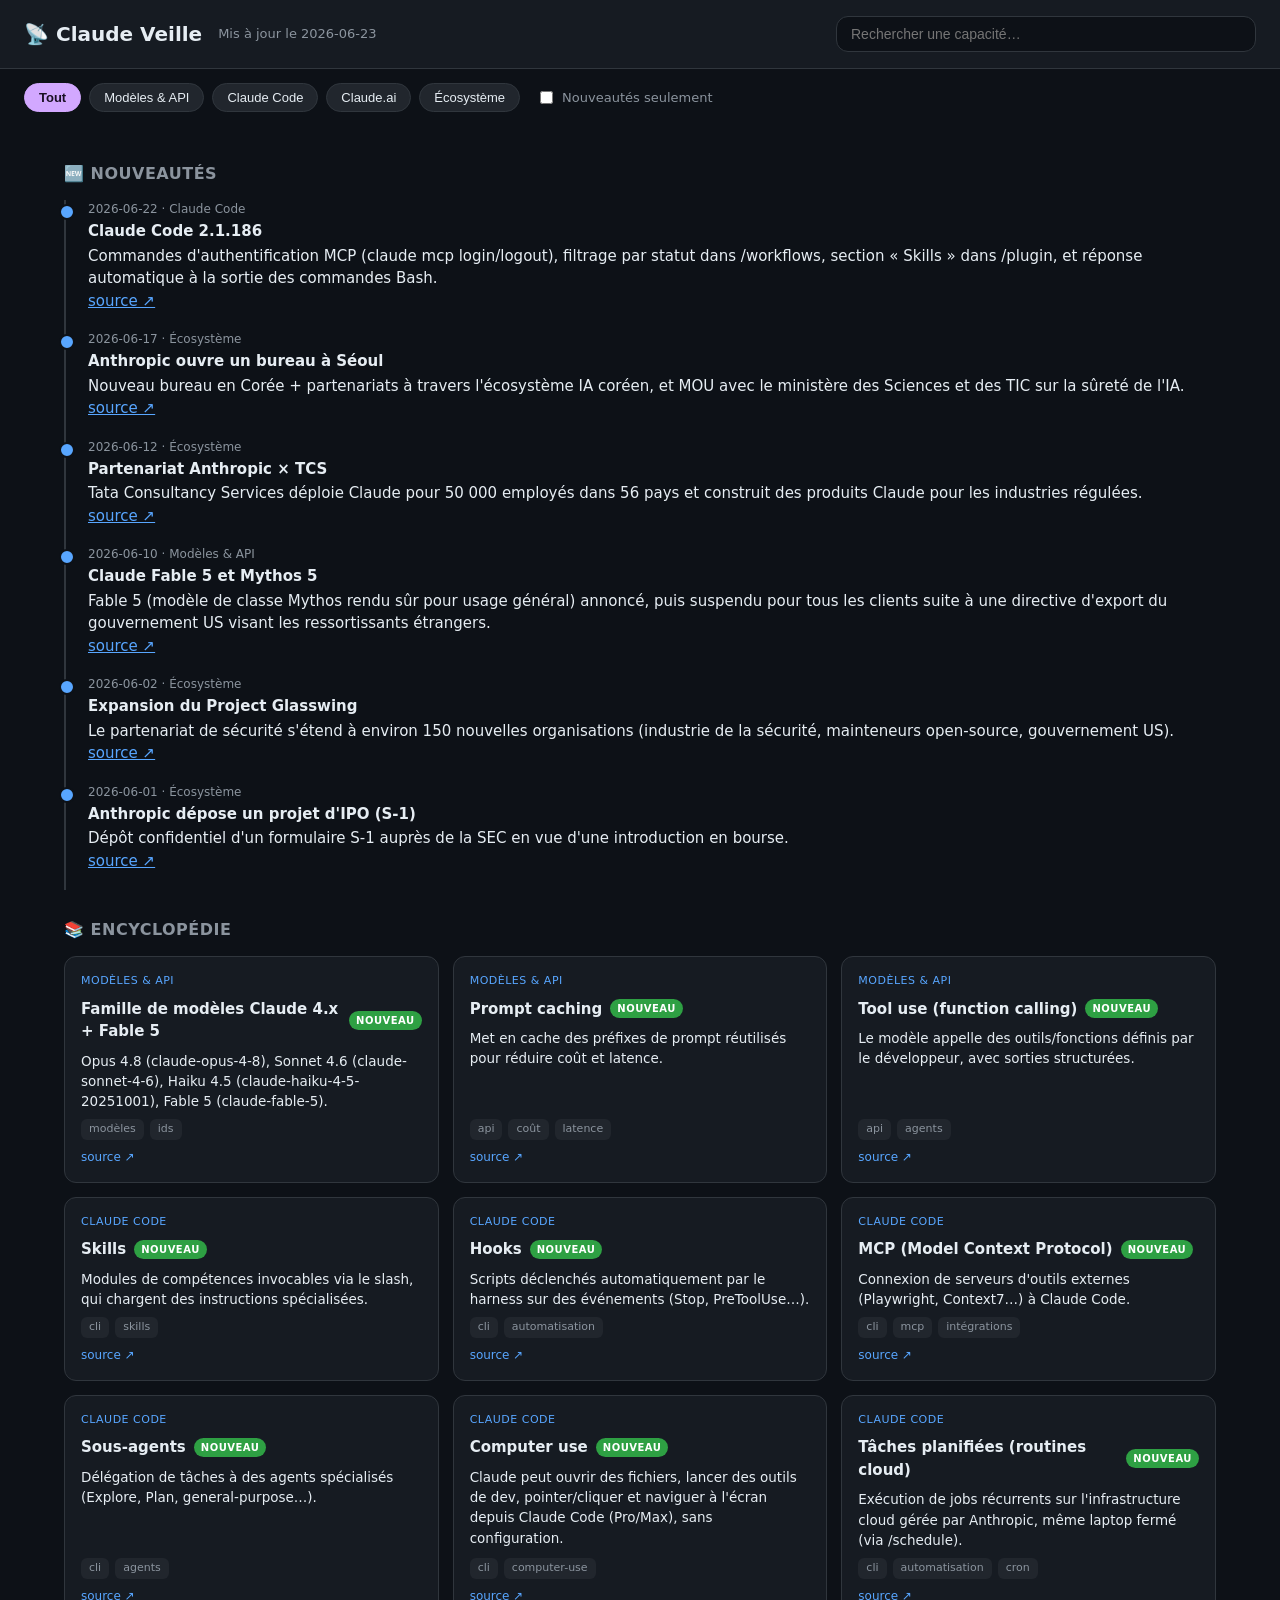
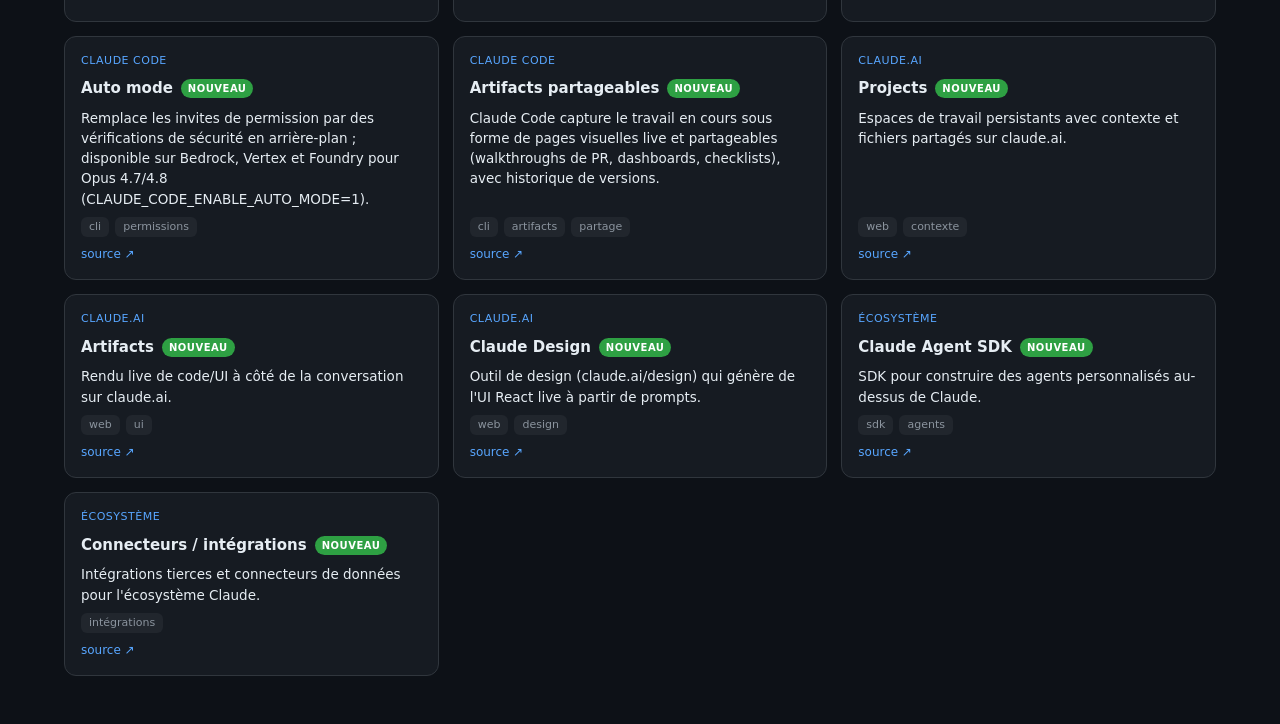
==== index.html @ 2e604575 "feat: Claude Veille — dashboard sombre + commande /veille Reconstruction complète (HTML/CSS/JS stati" ====
<!DOCTYPE html>
<html lang="fr">
<head>
  <meta charset="utf-8">
  <meta name="viewport" content="width=device-width, initial-scale=1">
  <title>Claude Veille</title>
  <link rel="stylesheet" href="assets/style.css">
</head>
<body>
  <header class="topbar">
    <div class="brand">📡 Claude Veille</div>
    <div class="meta">Mis à jour le <span id="last-updated">—</span></div>
    <input id="search" type="search" placeholder="Rechercher une capacité…" autocomplete="off">
  </header>

  <nav class="controls">
    <div id="filters" class="filters"></div>
    <label class="toggle"><input id="toggle-new" type="checkbox"> Nouveautés seulement</label>
  </nav>

  <main>
    <section id="news-section">
      <h2>🆕 Nouveautés</h2>
      <ol id="news" class="timeline"></ol>
    </section>

    <section id="encyclopedia-section">
      <h2>📚 Encyclopédie</h2>
      <div id="encyclopedia" class="grid"></div>
    </section>
  </main>

  <!-- Données d'abord (définit window.VEILLE_DATA), puis le rendu -->
  <script src="data.js"></script>
  <script src="assets/app.js"></script>
</body>
</html>
---- assets/style.css ----
:root {
  --bg: #0d1117; --bg-2: #161b22; --bg-3: #21262d;
  --border: #30363d; --text: #e6edf3; --muted: #8b949e;
  --accent: #d2a8ff; --accent-2: #58a6ff; --new: #2ea043;
  --radius: 12px;
}
* { box-sizing: border-box; }
body {
  margin: 0; background: var(--bg); color: var(--text);
  font: 15px/1.5 -apple-system, "Segoe UI", system-ui, sans-serif;
}
.topbar {
  display: flex; align-items: center; gap: 16px; flex-wrap: wrap;
  padding: 16px 24px; background: var(--bg-2); border-bottom: 1px solid var(--border);
  position: sticky; top: 0; z-index: 10;
}
.brand { font-size: 20px; font-weight: 700; }
.topbar .meta { color: var(--muted); font-size: 13px; }
#search {
  margin-left: auto; min-width: 240px; flex: 1; max-width: 420px;
  padding: 9px 14px; border-radius: var(--radius); border: 1px solid var(--border);
  background: var(--bg); color: var(--text); font-size: 14px;
}
.controls {
  display: flex; align-items: center; gap: 16px; flex-wrap: wrap;
  padding: 14px 24px; background: var(--bg);
}
.filters { display: flex; gap: 8px; flex-wrap: wrap; }
.filters button {
  padding: 6px 14px; border-radius: 999px; border: 1px solid var(--border);
  background: var(--bg-3); color: var(--text); cursor: pointer; font-size: 13px;
}
.filters button.active { background: var(--accent); color: #1a1024; border-color: var(--accent); font-weight: 600; }
.toggle { color: var(--muted); font-size: 13px; display: flex; align-items: center; gap: 6px; cursor: pointer; }
main { padding: 8px 24px 48px; max-width: 1200px; margin: 0 auto; }
h2 { font-size: 16px; color: var(--muted); text-transform: uppercase; letter-spacing: .5px; margin: 28px 0 14px; }
.timeline { list-style: none; padding: 0; margin: 0; border-left: 2px solid var(--border); }
.timeline li { position: relative; padding: 0 0 18px 22px; }
.timeline li::before {
  content: ""; position: absolute; left: -7px; top: 4px; width: 12px; height: 12px;
  border-radius: 50%; background: var(--accent-2); border: 2px solid var(--bg);
}
.timeline .date { color: var(--muted); font-size: 12px; }
.timeline .news-title { font-weight: 600; margin: 2px 0; }
.grid { display: grid; grid-template-columns: repeat(auto-fill, minmax(280px, 1fr)); gap: 14px; }
.card {
  background: var(--bg-2); border: 1px solid var(--border); border-radius: var(--radius);
  padding: 16px; display: flex; flex-direction: column; gap: 8px;
}
.card .cat { font-size: 11px; text-transform: uppercase; letter-spacing: .5px; color: var(--accent-2); }
.card .title { font-weight: 700; font-size: 15px; display: flex; align-items: center; gap: 8px; }
.badge-new {
  background: var(--new); color: #fff; font-size: 10px; font-weight: 700;
  padding: 2px 7px; border-radius: 999px; letter-spacing: .5px;
}
.card .summary { color: var(--text); font-size: 13.5px; }
.card .tags { display: flex; gap: 6px; flex-wrap: wrap; margin-top: auto; }
.card .tags span { background: var(--bg-3); color: var(--muted); font-size: 11px; padding: 2px 8px; border-radius: 6px; }
.card a.src { color: var(--accent-2); font-size: 12px; text-decoration: none; }
.card a.src:hover { text-decoration: underline; }
.empty { color: var(--muted); padding: 24px; text-align: center; }
a { color: var(--accent-2); }
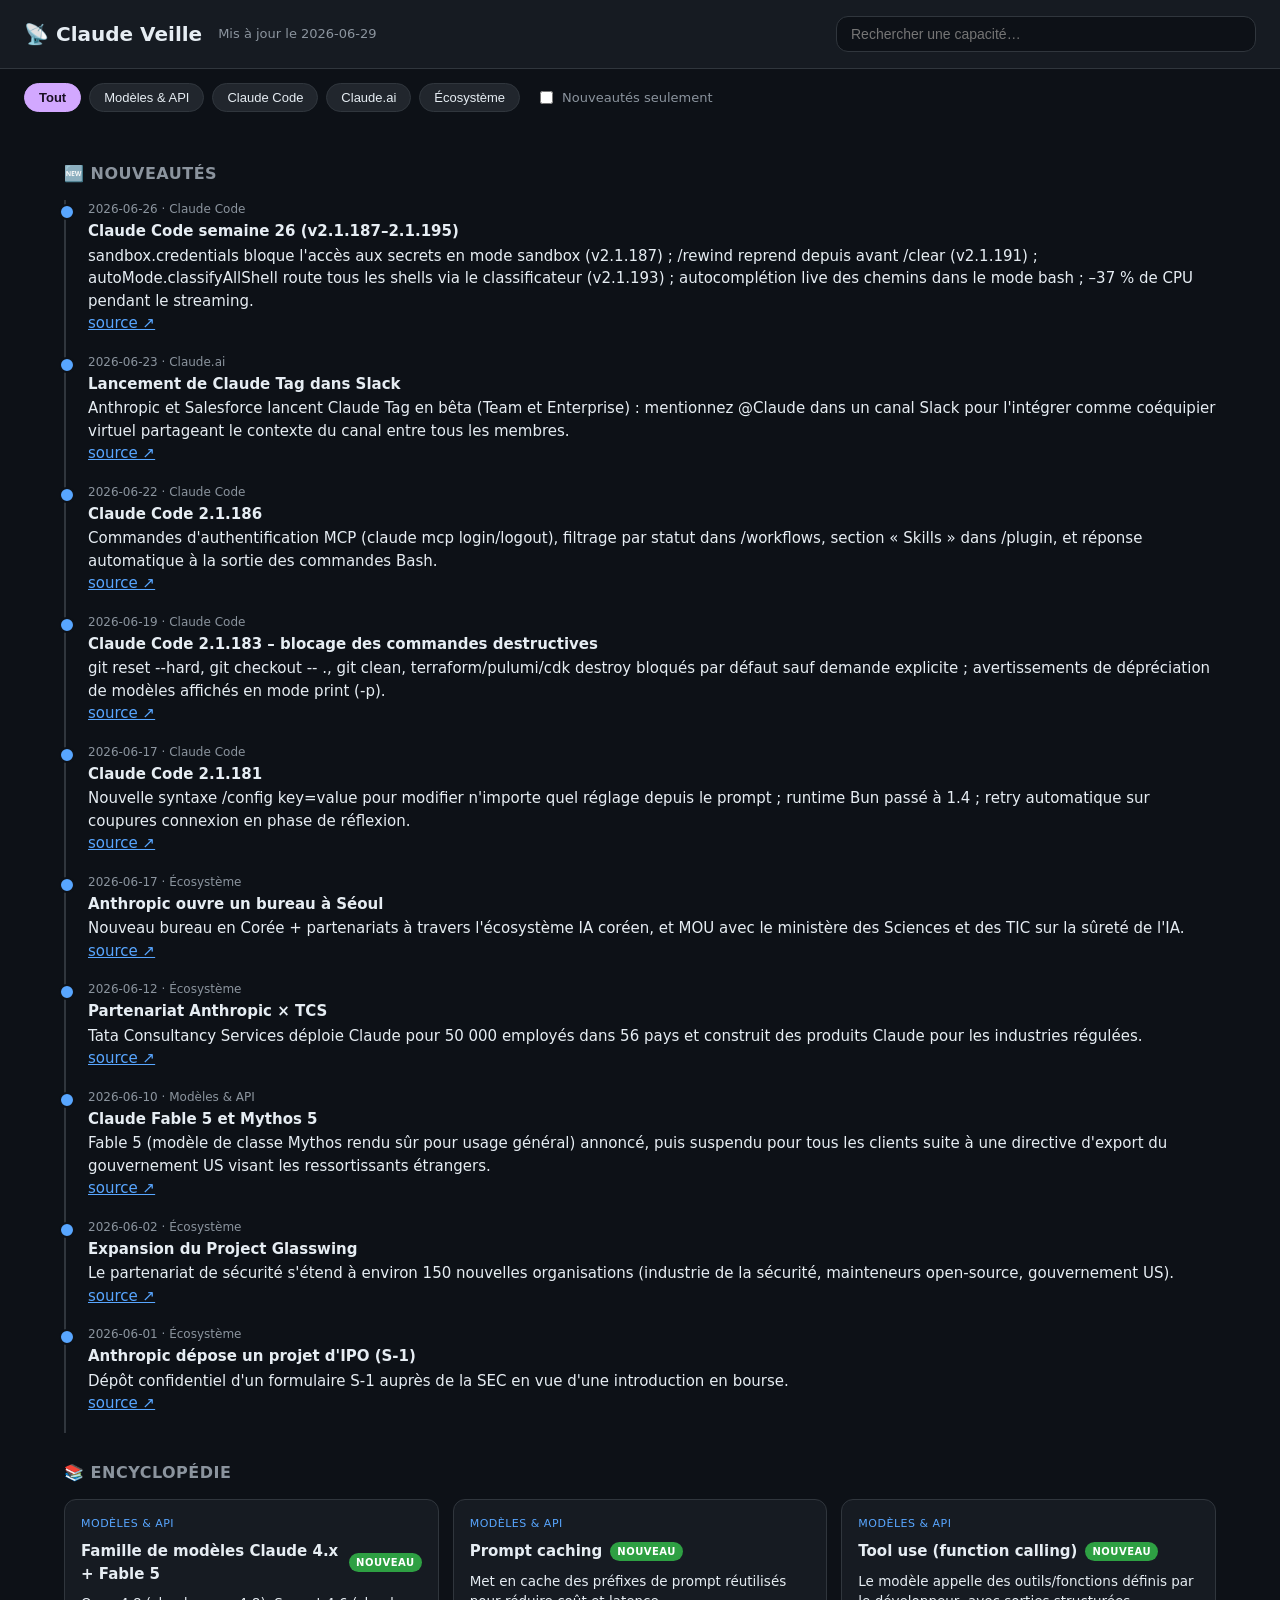
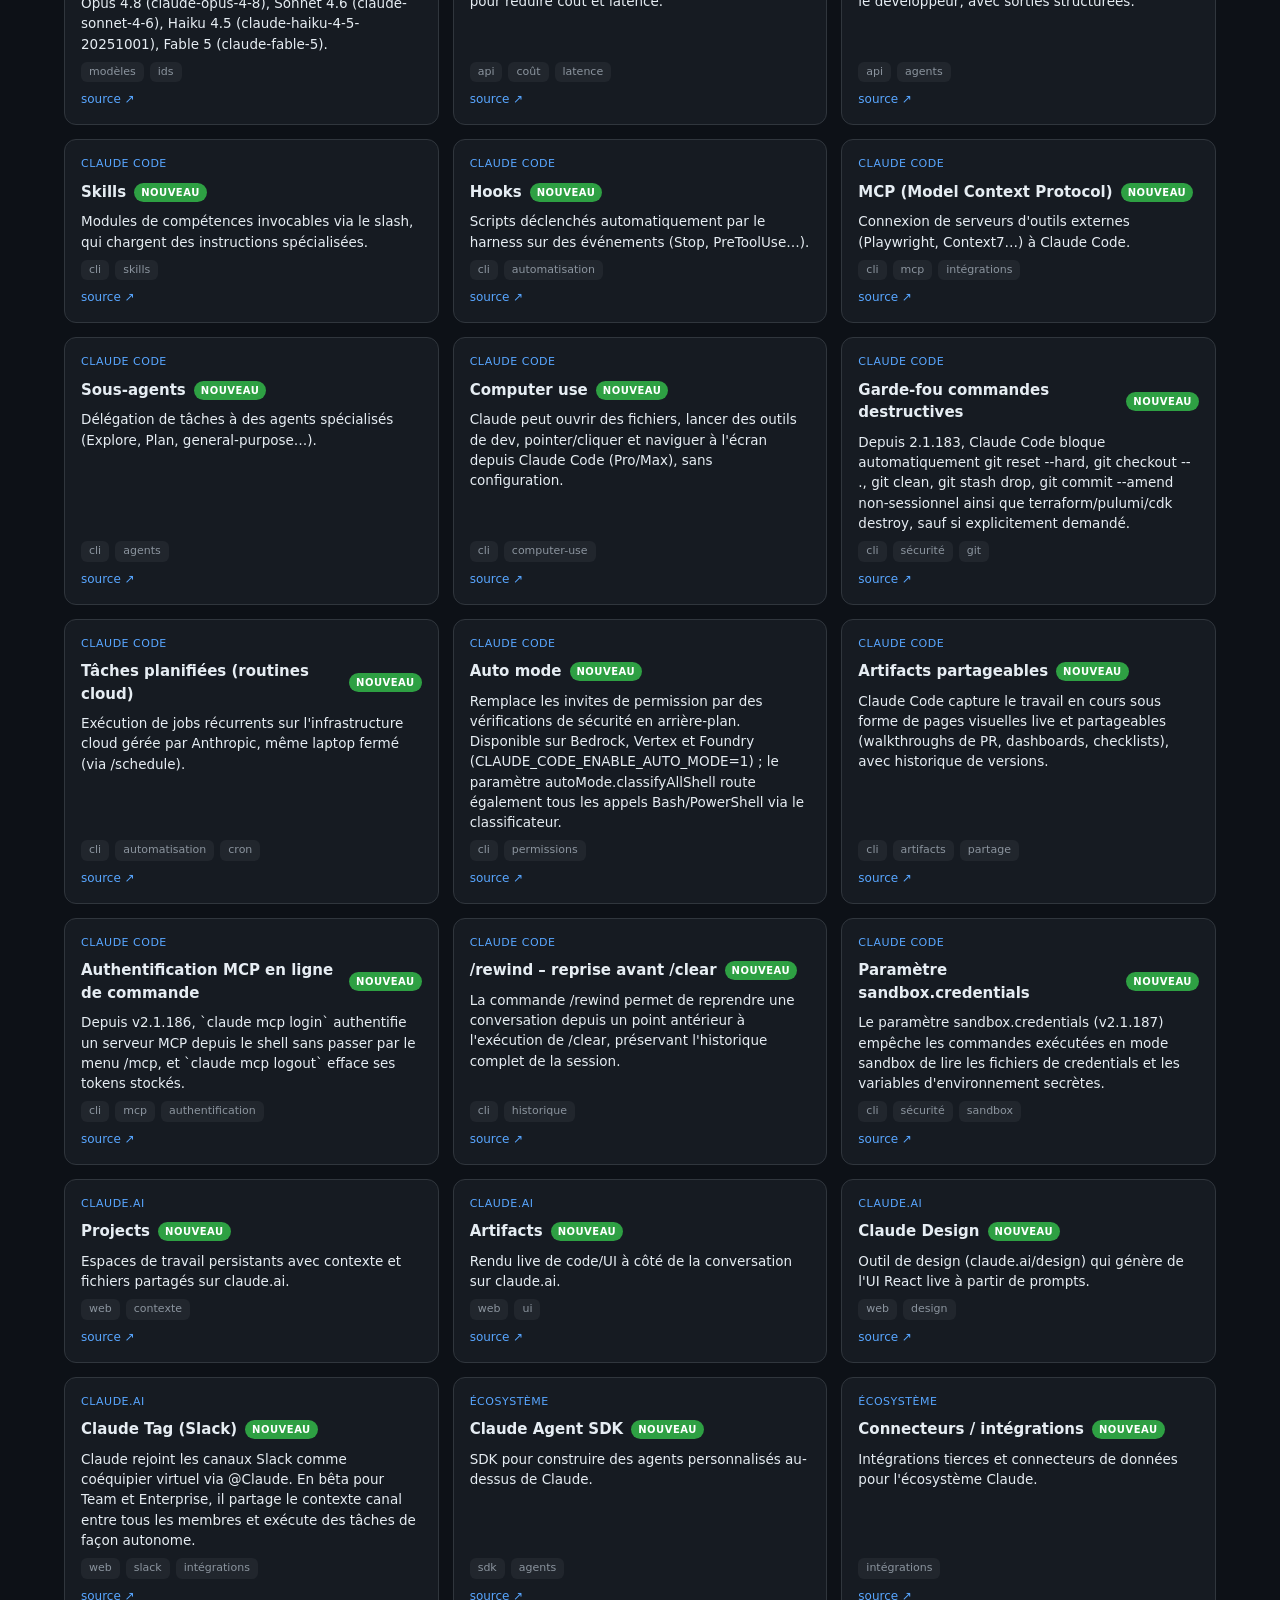
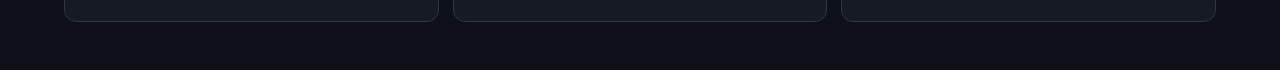
==== commit b3e057b5: "feat: favicon 📡 (SVG emoji inline) sur index + splash Supprime le 404 /favicon.ico, aucun fichier bi" ====
--- a/index.html
+++ b/index.html
@@ -4,6 +4,7 @@
   <meta charset="utf-8">
   <meta name="viewport" content="width=device-width, initial-scale=1">
   <title>Claude Veille</title>
+  <link rel="icon" href="data:image/svg+xml,%3Csvg xmlns='http://www.w3.org/2000/svg' viewBox='0 0 100 100'%3E%3Ctext y='.9em' font-size='90'%3E%F0%9F%93%A1%3C/text%3E%3C/svg%3E">
   <link rel="stylesheet" href="assets/style.css">
 </head>
 <body>
